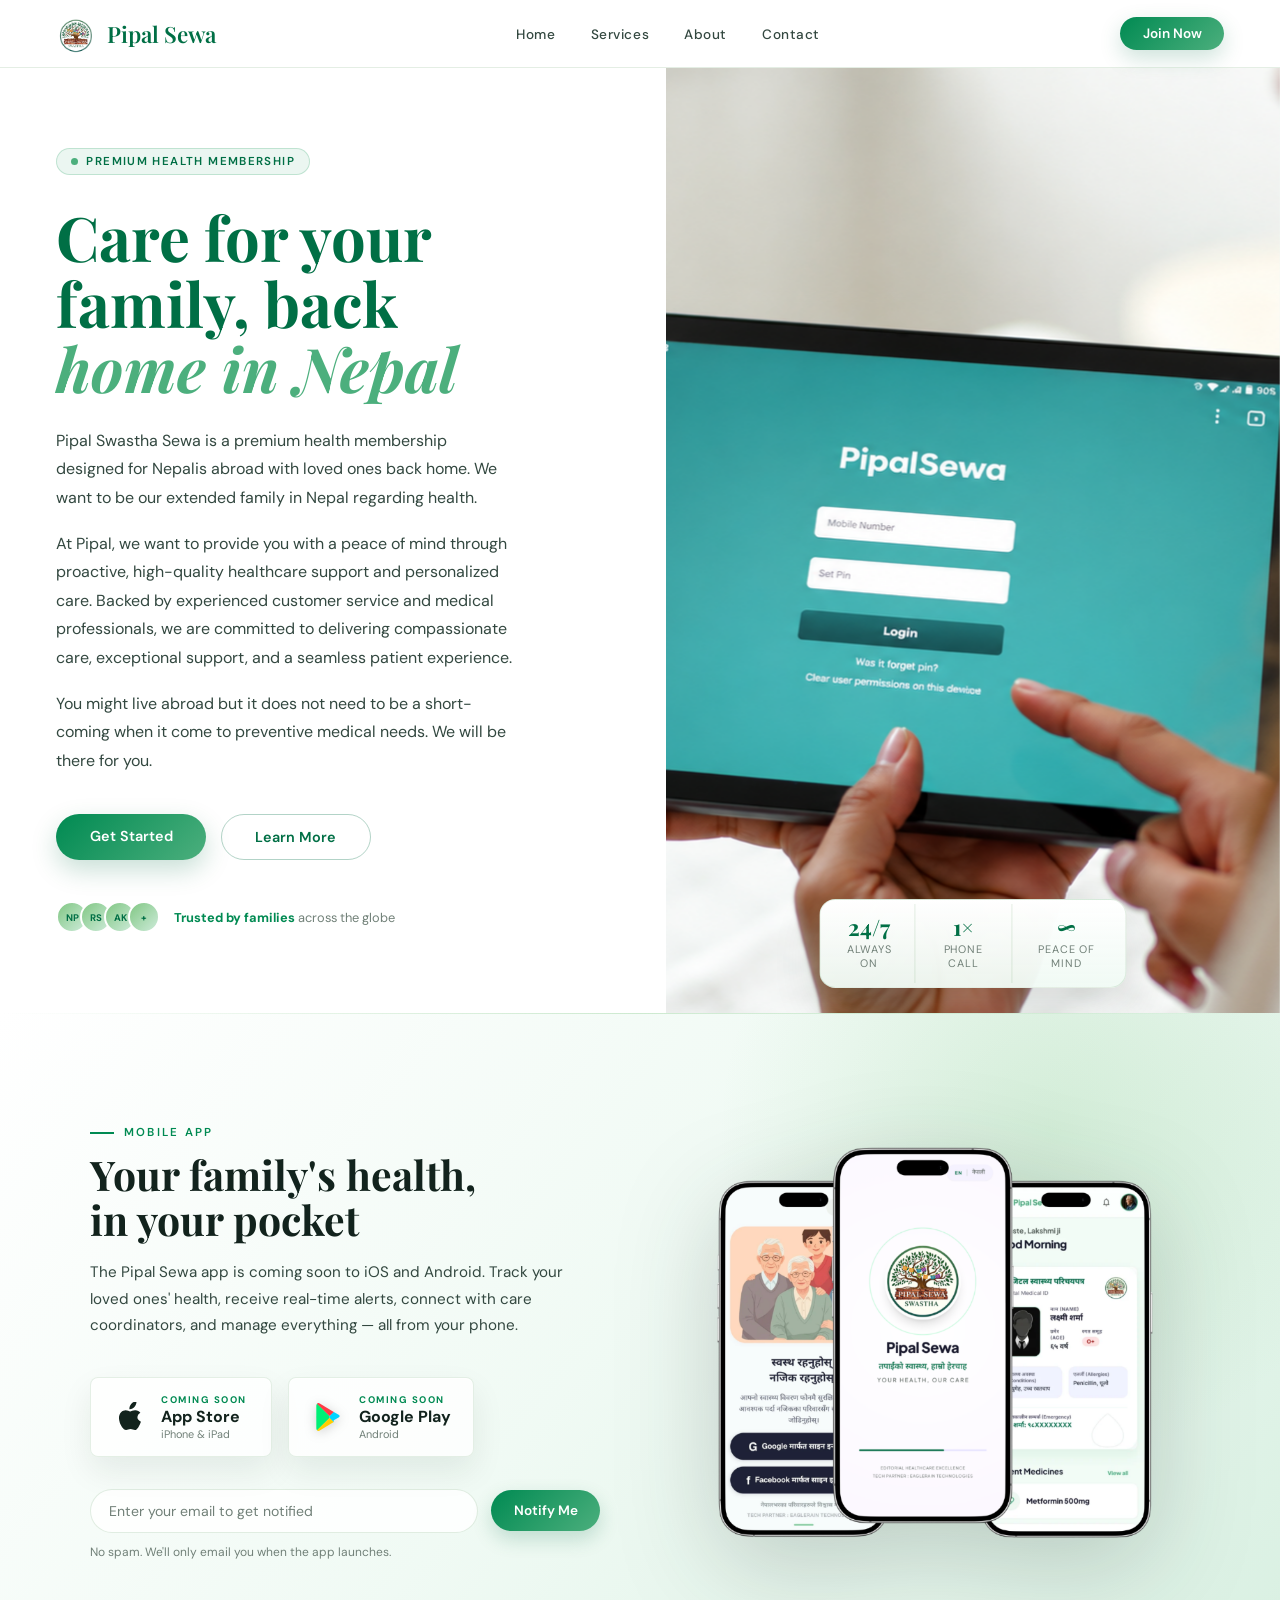
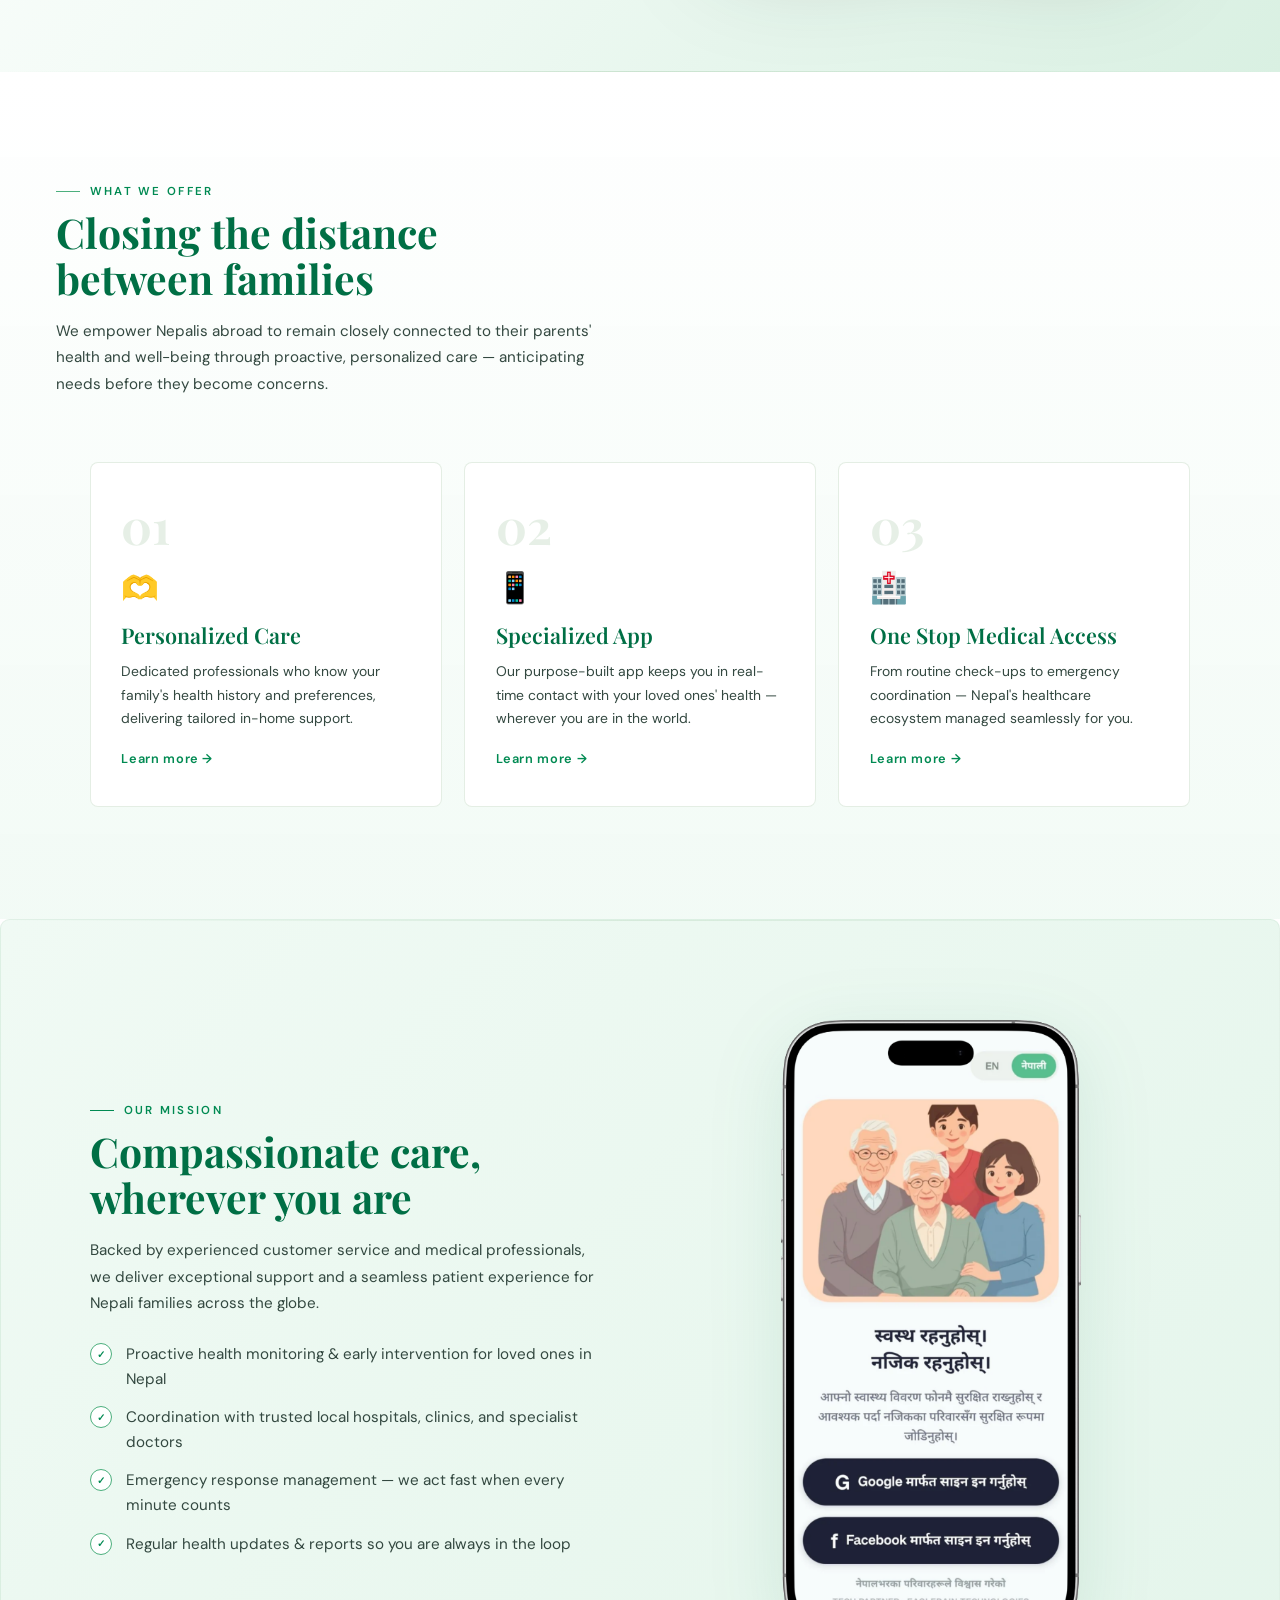
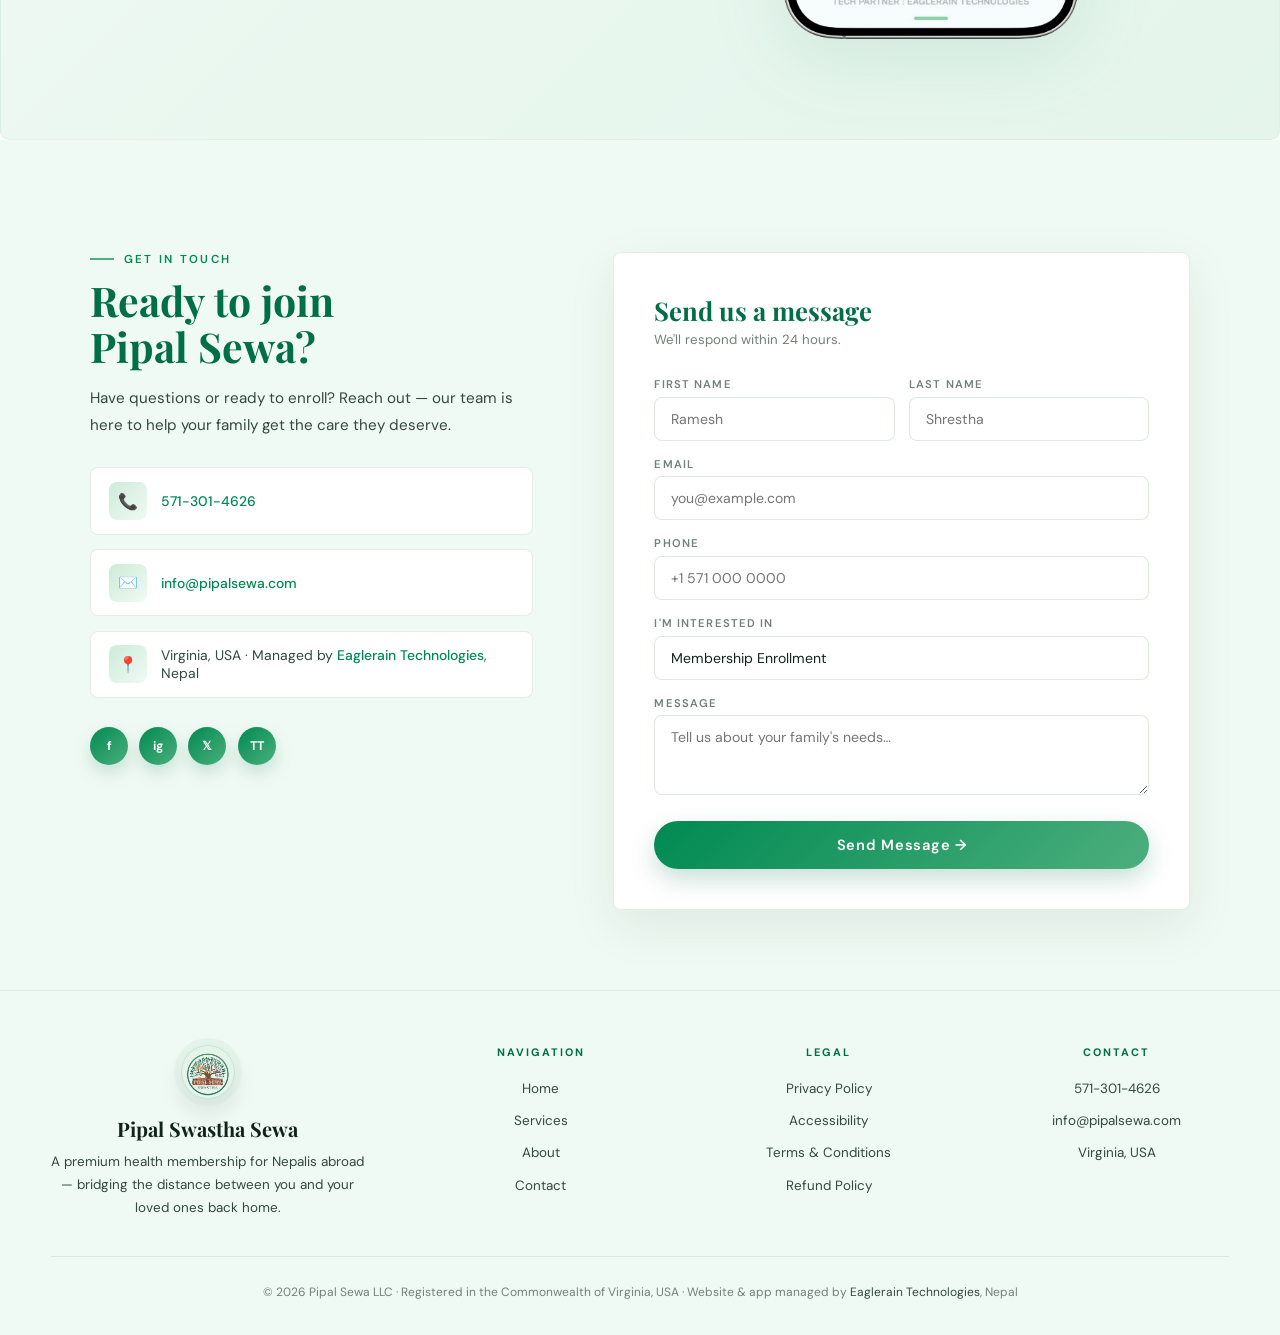
==== index.html @ 1ad88ca2 "Final Desing" ====
<!DOCTYPE html>
<html lang="en">
<head>
<meta charset="UTF-8"/>
<meta name="viewport" content="width=device-width, initial-scale=1.0"/>
<title>Pipal Swastha Sewa | Premium Healthcare Membership for Nepalis Abroad</title>
<meta name="description" content="Pipal Swastha Sewa connects Nepalis abroad with proactive, high-quality healthcare for loved ones back home in Nepal. A premium health membership bridging the distance."/>
<meta name="keywords" content="Pipal Sewa, Nepal healthcare, health membership Nepal, NRI healthcare, care for family in Nepal, Nepali diaspora health, premium medical care Nepal"/>
<meta name="author" content="Pipal Sewa LLC"/>
<meta property="og:title" content="Pipal Swastha Sewa | Premium Healthcare Membership"/>
<meta property="og:description" content="Proactive, high-quality healthcare for your loved ones back home in Nepal — bridging the distance between you and your family."/>
<meta property="og:type" content="website"/>
<meta property="og:url" content="https://pipalsewa.com/"/>
<meta property="og:image" content="https://pipalsewa.com/og-image.jpg"/>
<meta property="og:site_name" content="Pipal Swastha Sewa"/>
<meta name="twitter:card" content="summary_large_image"/>
<meta name="twitter:title" content="Pipal Swastha Sewa | Premium Healthcare Membership"/>
<meta name="twitter:description" content="Proactive, high-quality healthcare for your loved ones back home in Nepal — bridging the distance between you and your family."/>
<meta name="twitter:image" content="https://pipalsewa.com/og-image.jpg"/>
<link rel="canonical" href="https://pipalsewa.com/"/>
<link rel="preconnect" href="https://fonts.googleapis.com"/>
<link rel="preconnect" href="https://fonts.gstatic.com" crossorigin/>
<link href="https://fonts.googleapis.com/css2?family=Playfair+Display:ital,wght@0,400;0,600;0,700;1,400&family=DM+Sans:wght@300;400;500;600&display=swap" rel="stylesheet"/>
<link rel="icon" type="image/png" href="img/favicon.png"/>
<link rel="stylesheet" href="style.css"/>
<script defer data-domain="pipalsewa.com" src="https://plausible.io/js/script.js"></script>
</head>
<body>

<nav id="nav">
  <a href="#" class="nav-logo">    <img src="img/favicon.png" alt="Pipal Sewa"/>    <span class="nav-logo-text">Pipal Sewa</span>
  </a>
  <ul class="nav-links">
    <li><a href="#">Home</a></li>
    <li><a href="#services">Services</a></li>
    <li><a href="#mission">About</a></li>
    <li><a href="#contact">Contact</a></li>
  </ul>
  <a href="#contact" class="nav-cta">Join Now</a>
  <button class="burger" id="burger" aria-label="Menu">
    <span></span><span></span><span></span>
  </button>
</nav>

<div class="mob-menu" id="mob-menu">
  <a href="#" onclick="closeMenu()">Home</a>
  <a href="#services" onclick="closeMenu()">Services</a>
  <a href="#mission" onclick="closeMenu()">About</a>
  <a href="#contact" onclick="closeMenu()">Contact</a>
  <a href="#contact" class="btn-p" onclick="closeMenu()">Join Now</a>
</div>

<!-- HERO -->
<section class="hero">
  <div class="hero-left">
    <div class="hero-tag"><span class="hero-tag-dot"></span>Premium Health Membership</div>
    <h1 class="hero-h1">Care for your<br/>family, back<br/><em>home in Nepal</em></h1>
    <div class="hero-desc">
      <p>Pipal Swastha Sewa is a premium health membership designed for Nepalis abroad with loved ones back home. We want to be our extended family in Nepal regarding health.</p>
      <p>At Pipal, we want to provide you with a peace of mind through proactive, high-quality healthcare support and personalized care. Backed by experienced customer service and medical professionals, we are committed to delivering compassionate care, exceptional support, and a seamless patient experience.</p>
      <p>You might live abroad but it does not need to be a short-coming when it come to preventive medical needs. We will be there for you.</p>
    </div>
    <div class="hero-btns">
      <a href="#contact" class="btn-p">Get Started</a>
      <a href="#services" class="btn-o">Learn More</a>
    </div>
    <div class="hero-trust">
      <div class="avatars">
        <span>NP</span><span>RS</span><span>AK</span><span>+</span>
      </div>
      <p class="trust-text"><strong>Trusted by families</strong> across the globe</p>
    </div>
  </div>
  <div class="hero-right">
    <img class="hero-img" src="img/hero-mockup.png" alt="Pipal Sewa App Mockup"/>
    <div class="hero-stats">
      <div class="hstat"><div class="hstat-n">24/7</div><div class="hstat-l">Always On</div></div>
      <div class="hstat"><div class="hstat-n">1×</div><div class="hstat-l">Phone Call</div></div>
      <div class="hstat"><div class="hstat-n">∞</div><div class="hstat-l">Peace of Mind</div></div>
    </div>
  </div>
</section>

<!-- APP STORE -->
<section class="appstore" id="app">
  <div class="appstore-inner">
    <div class="reveal">
      <p class="sec-label">Mobile App</p>
      <h2 class="sec-title">Your family's health,<br/>in your pocket</h2>
      <p class="sec-body">The Pipal Sewa app is coming soon to iOS and Android. Track your loved ones' health, receive real-time alerts, connect with care coordinators, and manage everything — all from your phone.</p>
      <div class="store-btns">
        <a href="#" class="store-btn app-badge app-badge--apple" aria-label="Pipal Sewa coming soon on the App Store" onclick="return false;">
          <div class="store-btn-icon" aria-hidden="true">
            <svg viewBox="0 0 384 512" role="img">
              <path fill="currentColor" d="M318.7 268.7c-.2-36.7 16.4-64.4 50-84.8-18.8-26.9-47.2-41.7-84.7-44.6-35.5-2.8-74.3 20.7-88.5 20.7-15 0-49.4-19.7-76.4-19.7C63.3 141.2 4 184.8 4 273.5q0 39.3 14.4 81.2c12.8 36.7 59 126.7 107.2 125.2 25.2-.6 43-17.9 75.8-17.9 31.8 0 48.3 17.9 76.4 17.5 41.2-.8 80-86.8 100.8-143.6-35.8-16.7-59.6-51.1-59.9-67.2zM270.4 82.5c21.2-25.5 35.5-60.8 31.6-96.5-30.8 1.4-67.5 21.2-89.6 46.8-18.5 21-34.5 56.6-30 91.5 34.6 2.6 66.8-16.3 88-41.8z"/>
            </svg>
          </div>
          <div class="store-btn-text">
            <span class="store-btn-soon">Coming Soon</span>
            <span class="store-btn-name">App Store</span>
            <span class="store-btn-sub">iPhone &amp; iPad</span>
          </div>
        </a>
        <a href="#" class="store-btn app-badge app-badge--google" aria-label="Pipal Sewa coming soon on Google Play" onclick="return false;">
          <div class="store-btn-icon" aria-hidden="true">
            <svg viewBox="0 0 512 512" role="img">
              <path fill="#00F076" d="M68.1 29.6c-7.7 8.4-12.1 21.2-12.1 38.1v376.6c0 16.9 4.4 29.7 12.1 38.1l2.6 2.5L282.1 273.5v-35L70.7 27.1z"/>
              <path fill="#00D4FF" d="M352.5 344.1l-70.4-70.6v-35l70.5-70.6 1.6.9 83.5 47.5c23.8 13.5 23.8 35.8 0 49.4l-83.5 47.5z"/>
              <path fill="#FFCE00" d="M354.2 343.2l-72.1-72.2L68.1 482.4c12.1 12.8 32 14.4 54.4 1.6z"/>
              <path fill="#FF3A44" d="M354.2 168.8L122.5 28c-22.4-12.8-42.3-11.2-54.4 1.6L282.1 241z"/>
            </svg>
          </div>
          <div class="store-btn-text">
            <span class="store-btn-soon">Coming Soon</span>
            <span class="store-btn-name">Google Play</span>
            <span class="store-btn-sub">Android</span>
          </div>
        </a>
      </div>
      <form class="notify-row" id="notify-form" action="https://formspree.io/f/xvoeqwla" method="POST">
        <input class="notify-input" type="email" name="email" placeholder="Enter your email to get notified" id="notify-email" required/>
        <button class="notify-btn" id="notify-btn" type="submit">Notify Me</button>
      </form>
      <p class="notify-caption">No spam. We'll only email you when the app launches.</p>
    </div>
    <div class="phones reveal d2">
      <img src="img/app-mockup-3screens.png" alt="Pipal Sewa App Mockups" class="appstore-img"/>
    </div>
  </div>
</section>

<!-- SERVICES -->
<section class="services" id="services">
  <div class="sec-hdr reveal">
    <p class="sec-label">What We Offer</p>
    <h2 class="sec-title">Closing the distance<br/>between families</h2>
    <p class="sec-body">We empower Nepalis abroad to remain closely connected to their parents' health and well-being through proactive, personalized care — anticipating needs before they become concerns.</p>
  </div>
  <div class="grid3">
    <div class="card reveal d1">
      <div class="card-num">01</div>
      <div class="card-icon">🫶</div>
      <h3>Personalized Care</h3>
      <p>Dedicated professionals who know your family's health history and preferences, delivering tailored in-home support.</p>
      <a href="#contact" class="card-link">Learn more →</a>
    </div>
    <div class="card reveal d2">
      <div class="card-num">02</div>
      <div class="card-icon">📱</div>
      <h3>Specialized App</h3>
      <p>Our purpose-built app keeps you in real-time contact with your loved ones' health — wherever you are in the world.</p>
      <a href="#contact" class="card-link">Learn more →</a>
    </div>
    <div class="card reveal d3">
      <div class="card-num">03</div>
      <div class="card-icon">🏥</div>
      <h3>One Stop Medical Access</h3>
      <p>From routine check-ups to emergency coordination — Nepal's healthcare ecosystem managed seamlessly for you.</p>
      <a href="#contact" class="card-link">Learn more →</a>
    </div>
  </div>
</section>

<!-- MISSION -->
<section class="mission" id="mission">
  <div class="mission-inner">
    <div class="reveal">
      <p class="sec-label">Our Mission</p>
      <h2 class="sec-title">Compassionate care,<br/>wherever you are</h2>
      <p class="sec-body">Backed by experienced customer service and medical professionals, we deliver exceptional support and a seamless patient experience for Nepali families across the globe.</p>
      <div class="mlist">
        <div class="mitem"><div class="mcheck">✓</div><span>Proactive health monitoring &amp; early intervention for loved ones in Nepal</span></div>
        <div class="mitem"><div class="mcheck">✓</div><span>Coordination with trusted local hospitals, clinics, and specialist doctors</span></div>
        <div class="mitem"><div class="mcheck">✓</div><span>Emergency response management — we act fast when every minute counts</span></div>
        <div class="mitem"><div class="mcheck">✓</div><span>Regular health updates &amp; reports so you are always in the loop</span></div>
      </div>
    </div>
    <div class="reveal d2">
      <img src="img/mission-mockup.png" alt="Pipal Sewa Mission Mockup" class="mission-img"/>
    </div>
  </div>
</section>

<!-- CONTACT -->
<section class="contact" id="contact">
  <div class="contact-inner">
    <div class="reveal">
      <p class="sec-label">Get In Touch</p>
      <h2 class="sec-title">Ready to join<br/>Pipal Sewa?</h2>
      <p class="sec-body">Have questions or ready to enroll? Reach out — our team is here to help your family get the care they deserve.</p>
      <div class="clist">
        <div class="crow"><div class="crow-icon">📞</div><div class="crow-text"><a href="tel:5713014626">571-301-4626</a></div></div>
        <div class="crow"><div class="crow-icon">✉️</div><div class="crow-text"><a href="mailto:info@pipalsewa.com">info@pipalsewa.com</a></div></div>
        <div class="crow"><div class="crow-icon">📍</div><div class="crow-text">Virginia, USA · Managed by <a href="https://eaglerain.com.np/" target="_blank" rel="noopener noreferrer">Eaglerain Technologies</a>, Nepal</div></div>
      </div>
      <div class="socials">
        <a href="https://www.facebook.com" class="soc" target="_blank" rel="noopener">f</a>
        <a href="https://www.instagram.com" class="soc" target="_blank" rel="noopener">ig</a>
        <a href="https://x.com" class="soc" target="_blank" rel="noopener">𝕏</a>
        <a href="https://www.tiktok.com" class="soc" target="_blank" rel="noopener">TT</a>
      </div>
    </div>
    <form class="form-card reveal d2" id="contact-form" action="https://formspree.io/f/mqkrpawe" method="POST">
      <h3>Send us a message</h3>
      <p>We'll respond within 24 hours.</p>
      <div class="frow">
        <div class="fg"><label>First Name</label><input type="text" name="firstName" placeholder="Ramesh" required/></div>
        <div class="fg"><label>Last Name</label><input type="text" name="lastName" placeholder="Shrestha" required/></div>
      </div>
      <div class="fg"><label>Email</label><input type="email" name="email" placeholder="you@example.com" required/></div>
      <div class="fg"><label>Phone</label><input type="tel" name="phone" placeholder="+1 571 000 0000"/></div>
      <div class="fg">
        <label>I'm interested in</label>
        <select name="interest">
          <option value="Membership Enrollment">Membership Enrollment</option>
          <option value="Learn About Services">Learn About Services</option>
          <option value="Emergency Support Setup">Emergency Support Setup</option>
          <option value="Partnership / Corporate">Partnership / Corporate</option>
          <option value="Other">Other</option>
        </select>
      </div>
      <div class="fg"><label>Message</label><textarea name="message" rows="3" placeholder="Tell us about your family's needs…" required></textarea></div>
      <button class="form-submit" id="form-submit" type="submit">Send Message →</button>
    </form>
  </div>
</section>

<!-- FOOTER -->
<footer>
  <div class="ft">
    <div class="fb">      <img src="img/favicon.png" alt="Pipal Sewa"/>      <h4>Pipal Swastha Sewa</h4>
      <p>A premium health membership for Nepalis abroad — bridging the distance between you and your loved ones back home.</p>
    </div>
    <div class="fl">
      <h5>Navigation</h5>
      <ul>
        <li><a href="#">Home</a></li>
        <li><a href="#services">Services</a></li>
        <li><a href="#mission">About</a></li>
        <li><a href="#contact">Contact</a></li>
      </ul>
    </div>
    <div class="fl">
      <h5>Legal</h5>
      <ul>
        <li><a href="privacy.html">Privacy Policy</a></li>
        <li><a href="#">Accessibility</a></li>
        <li><a href="#">Terms &amp; Conditions</a></li>
        <li><a href="#">Refund Policy</a></li>
      </ul>
    </div>
    <div class="fl">
      <h5>Contact</h5>
      <ul>
        <li><a href="tel:5713014626">571-301-4626</a></li>
        <li><a href="mailto:info@pipalsewa.com">info@pipalsewa.com</a></li>
        <li><a>Virginia, USA</a></li>
      </ul>
    </div>
  </div>
  <div class="fb-bottom">
    <p class="fc">© 2026 Pipal Sewa LLC · Registered in the Commonwealth of Virginia, USA · Website &amp; app managed by <a href="https://eaglerain.com.np/" target="_blank" rel="noopener noreferrer">Eaglerain Technologies</a>, Nepal</p>
  </div>
</footer>

<script src="script.js"></script>
</body>
</html>
---- style.css ----
*,*::before,*::after{box-sizing:border-box;margin:0;padding:0}
:root{
  /* Pipal Sewa app palette - light theme */
  --g1:#006f45;  /* Primary deep emerald */
  --g2:#008a52;  /* Primary action */
  --g3:#4caf7d;  /* App primary */
  --g4:#81c784;  /* App secondary */
  --g5:#cdebd9;  /* Soft mint */
  --g6:#f0faf4;  /* App neutral */
  --g7:#2e7d32;  /* Tertiary forest */

  --cream:#ffffff;
  --cream2:#f0faf4;

  --gold:#d8a640;
  --gold-l:#f0c766;
  
  --white:#ffffff;
  --t1:#12231d;
  --t2:#334840;
  --t3:#718078;
  --line:rgba(46,125,50,.13);
  --shadow:rgba(18,35,29,.1);
  
  --ease:cubic-bezier(.22,1,.36,1);
}
html{scroll-behavior:smooth}
body{font-family:'DM Sans',sans-serif;background:var(--cream);color:var(--t1);overflow-x:hidden}
img{max-width:100%;height:auto}

/* NAV */
nav{
  position:fixed;top:0;left:0;right:0;z-index:100;
  display:flex;align-items:center;justify-content:space-between;
  padding:0 3.5rem;height:68px;
  background:rgba(255,255,255,0.93);
  backdrop-filter:blur(18px) saturate(1.5);
  border-bottom:1px solid var(--line);
  transition:box-shadow .35s var(--ease),background .35s var(--ease);
}
nav.scrolled{box-shadow:0 2px 32px var(--shadow)}
.nav-logo{display:flex;align-items:center;gap:.7rem;text-decoration:none}
.nav-logo img{width:40px;height:40px;object-fit:contain;border-radius:50%}
.nav-logo-text{font-family:'Playfair Display',serif;font-size:1.4rem;font-weight:600;color:var(--g1)}
.nav-links{display:flex;gap:2.2rem;list-style:none}
.nav-links a{
  font-size:.85rem;font-weight:500;letter-spacing:.04em;
  text-decoration:none;color:var(--t2);
  position:relative;padding-bottom:2px;transition:color .2s;
}
.nav-links a::after{
  content:'';position:absolute;bottom:0;left:0;
  width:0;height:1.5px;background:var(--g2);transition:width .3s;
}
.nav-links a:hover{color:var(--g1)}
.nav-links a:hover::after{width:100%}
.nav-cta{
  background:linear-gradient(135deg, var(--g2), var(--g3));color:var(--white);
  padding:.52rem 1.4rem;border-radius:2rem;
  text-decoration:none;font-size:.85rem;font-weight:600;
  transition:background .25s var(--ease),transform .25s var(--ease),box-shadow .25s var(--ease);
  box-shadow:0 8px 22px rgba(0,111,69,0.2);
}
.nav-cta:hover{background:var(--g1);transform:translateY(-2px)}
.burger{display:none;flex-direction:column;gap:5px;background:none;border:none;padding:4px}
.burger span{display:block;width:22px;height:2px;background:var(--g1);border-radius:2px;transition:.3s}
.burger.open span:nth-child(1){transform:translateY(7px) rotate(45deg)}
.burger.open span:nth-child(2){opacity:0}
.burger.open span:nth-child(3){transform:translateY(-7px) rotate(-45deg)}
.mob-menu{
  display:none;position:fixed;inset:0;background:var(--cream);z-index:99;
  flex-direction:column;align-items:center;justify-content:center;gap:1.8rem;
}
.mob-menu.open{display:flex}
.mob-menu a{font-family:'Playfair Display',serif;font-size:1.7rem;color:var(--g1);text-decoration:none;transition:color .2s}
.mob-menu a:hover{color:var(--g3)}

/* HERO */
.hero{
  min-height:100vh;display:grid;grid-template-columns:52% 48%;
  padding-top:68px;
}
.hero-left{
  padding:5rem 3rem 5rem 3.5rem;
  display:flex;flex-direction:column;justify-content:center;
}
.hero-tag{
  display:inline-flex;align-items:center;gap:.5rem;
  background:rgba(76,175,125,.11);border:1px solid rgba(76,175,125,.28);
  color:var(--g1);border-radius:2rem;padding:.32rem .9rem;
  font-size:.72rem;font-weight:600;letter-spacing:.12em;text-transform:uppercase;
  margin-bottom:1.8rem;width:fit-content;
  animation:rise .85s var(--ease) both;
}
.hero-tag-dot{width:7px;height:7px;border-radius:50%;background:var(--g3);animation:blink 2s infinite}
@keyframes blink{0%,100%{opacity:1}50%{opacity:.4}}
.hero-h1{
  font-family:'Playfair Display',serif;
  font-size:clamp(2.8rem,4.8vw,4.8rem);font-weight:700;line-height:1.07;
  color:var(--g1);margin-bottom:1.6rem;
  animation:rise .9s .08s var(--ease) both;
}
.hero-h1 em{font-style:italic;color:var(--g3)}
.hero-desc{
  font-size:1rem;line-height:1.78;color:var(--t2);
  max-width:460px;margin-bottom:2.4rem;
  animation:rise .9s .16s var(--ease) both;
  display:flex;flex-direction:column;gap:1.1rem;
}
.hero-btns{display:flex;gap:.9rem;flex-wrap:wrap;margin-bottom:2.6rem;animation:rise .9s .24s var(--ease) both}
.btn-p{
  background:linear-gradient(135deg, var(--g2), var(--g3));color:var(--white);
  padding:.82rem 2.1rem;border-radius:2rem;
  text-decoration:none;font-size:.9rem;font-weight:600;
  box-shadow:0 10px 26px rgba(0,111,69,0.22);transition:transform .25s var(--ease),box-shadow .25s var(--ease);
}
.btn-p:hover{transform:translateY(-2px);box-shadow:0 14px 32px rgba(0,111,69,0.3)}
.btn-o{
  border:1.5px solid rgba(0,111,69,.3);color:var(--g1);
  padding:.82rem 2.1rem;border-radius:2rem;
  text-decoration:none;font-size:.9rem;font-weight:600;
  transition:background .25s var(--ease),color .25s var(--ease),border-color .25s var(--ease),transform .25s var(--ease);
}
.btn-o:hover{background:var(--g6);color:var(--g1);border-color:var(--g3);transform:translateY(-2px)}
.hero-trust{display:flex;align-items:center;gap:.9rem;animation:rise .9s .32s var(--ease) both}
.avatars{display:flex}
.avatars span{
  width:32px;height:32px;border-radius:50%;
  border:2px solid var(--cream);background:linear-gradient(135deg,var(--g4),var(--g5));
  margin-left:-8px;display:flex;align-items:center;justify-content:center;
  font-size:.6rem;color:var(--g1);font-weight:700;
}
.avatars span:first-child{margin-left:0}
.trust-text{font-size:.8rem;color:var(--t3)}
.trust-text strong{color:var(--g2)}
@keyframes rise{from{opacity:0;transform:translateY(20px)}to{opacity:1;transform:translateY(0)}}

/* Make hero image fill the .hero-right container with no inner gaps */
.hero-right{position:relative;overflow:hidden;background:var(--cream2);border-radius:0;display:block;padding:0;height:100%}
.hero-right::after{display:none}
.hero-img{position:absolute;top:0;left:0;width:100%;height:100%;max-width:none;object-fit:cover;object-position:center;display:block;border-radius:0;box-shadow:none;animation:zoom 1.35s var(--ease) both}
@keyframes zoom{from{transform:scale(1.045);opacity:0}to{transform:scale(1);opacity:1}}
.hero-stats{
  position:absolute;bottom:1.6rem;left:50%;transform:translateX(-50%);
  display:flex;gap:0;z-index:2;
  background:linear-gradient(180deg, rgba(255,255,255,1), rgba(240,250,244,0.96));
  border:1px solid var(--line);border-radius:1rem;padding:.25rem;overflow:hidden;
  box-shadow:0 18px 48px rgba(18,35,29,.14);
  animation:stats-rise 1.05s .4s var(--ease) both, float 4s 1.45s ease-in-out infinite;
}
@keyframes stats-rise{from{opacity:0;transform:translate(-50%,20px)}to{opacity:1;transform:translate(-50%,0)}}
@keyframes float{
  0%{transform:translate(-50%,0)}
  50%{transform:translate(-50%,-6px)}
  100%{transform:translate(-50%,0)}
}
.hstat{
  padding:.8rem 1.2rem;text-align:center;border-right:1px solid var(--line);
}
.hstat:last-child{border-right:none}
.hstat-n{font-family:'Playfair Display',serif;font-size:1.4rem;font-weight:700;color:var(--g1);line-height:1}
.hstat-l{font-size:.68rem;letter-spacing:.08em;text-transform:uppercase;color:var(--t3);margin-top:.2rem}

/* BAND */
.band{
  background:linear-gradient(135deg,var(--g1),var(--g7));padding:3rem 3.5rem;
  display:flex;align-items:center;justify-content:center;gap:4rem;flex-wrap:wrap;
}
.band-stats{display:flex;gap:3rem;flex-wrap:wrap}
.bstat{text-align:center}
.bstat-n{
  font-family:'Playfair Display',serif;font-size:2.4rem;font-weight:700;
  background:linear-gradient(135deg,var(--gold),var(--gold-l));
  -webkit-background-clip:text;-webkit-text-fill-color:transparent;background-clip:text;
  line-height:1;
}
.bstat-l{font-size:.7rem;letter-spacing:.12em;text-transform:uppercase;color:var(--g5);margin-top:.3rem}

.services {
  padding: 7rem 3.5rem;
  background: linear-gradient(rgba(255, 255, 255, 0.84), rgba(240, 250, 244, 0.86)), url('img/services-bg.png') center/cover no-repeat fixed;
}
.sec-label{
  font-size:.72rem;font-weight:600;letter-spacing:.2em;text-transform:uppercase;
  color:var(--g2);display:flex;align-items:center;gap:.6rem;margin-bottom:.7rem;
}
.sec-label::before{content:'';width:24px;height:1.5px;background:var(--g3)}
.sec-title{
  font-family:'Playfair Display',serif;
  font-size:clamp(1.9rem,3.2vw,3rem);font-weight:700;color:var(--g1);
  line-height:1.12;margin-bottom:1rem;
}
.sec-body{font-size:.95rem;line-height:1.75;color:var(--t2);max-width:560px}
.sec-hdr{margin-bottom:4rem}
.grid3{display:grid;grid-template-columns:repeat(3,1fr);gap:1.4rem;max-width:1100px;margin:0 auto}
.card{
  background:var(--white);border-radius:.5rem;padding:2.4rem 1.9rem;
  border:1px solid var(--line);
  transition:transform .3s,box-shadow .3s;position:relative;overflow:hidden;
}
.card::before{
  content:'';position:absolute;top:0;left:0;right:0;height:3px;
  background:linear-gradient(90deg,var(--g3),var(--g4));
  transform:scaleX(0);transform-origin:left;transition:transform .35s;
}
.card:hover{transform:translateY(-6px);box-shadow:0 18px 52px rgba(18,35,29,.11)}
.card:hover::before{transform:scaleX(1)}
.card-num{
  font-family:'Playfair Display',serif;font-size:3rem;font-weight:700;
  color:rgba(46,125,50,.12);line-height:1;margin-bottom:1.2rem;
}
.card-icon{font-size:1.9rem;margin-bottom:.9rem}
.card h3{font-family:'Playfair Display',serif;font-size:1.35rem;font-weight:600;color:var(--g1);margin-bottom:.65rem}
.card p{font-size:.87rem;line-height:1.7;color:var(--t2)}
.card-link{
  display:inline-flex;align-items:center;gap:.35rem;
  margin-top:1.2rem;font-size:.8rem;font-weight:600;
  color:var(--g2);text-decoration:none;letter-spacing:.05em;transition:gap .2s,color .2s;
}
.card-link:hover{gap:.6rem;color:var(--g1)}

/* MISSION */
.mission{
  padding:6.2rem 3.5rem;
  background:linear-gradient(135deg,var(--cream2) 0%, #e4f5eb 100%);
  position:relative;overflow:hidden;border-radius:.6rem;border:1px solid rgba(46,125,50,.06);
}
.mission::before{content:'';position:absolute;inset:0 0 auto;height:1px;background:linear-gradient(90deg,transparent,rgba(46,125,50,0.12),transparent)}
.mission-inner{max-width:1100px;margin:0 auto;display:grid;grid-template-columns:1fr 1fr;gap:4rem;align-items:center}
.mission .sec-label{color:var(--g2)}
.mission .sec-label::before{background:var(--g2)}
.mission .sec-title{color:var(--g1)}
.mission .sec-body{color:var(--t2)}
.mlist{margin-top:1.6rem;display:flex;flex-direction:column;gap:.9rem}
.mitem{display:flex;align-items:flex-start;gap:.9rem;color:var(--t2);font-size:.95rem;line-height:1.6}
.mcheck{width:22px;height:22px;flex-shrink:0;border-radius:50%;background:var(--white);border:1.5px solid var(--g3);display:flex;align-items:center;justify-content:center;margin-top:1px;font-size:.6rem;color:var(--g2);font-weight:800}
.mission-img{display:block;max-width:100%;width:300px;margin:0 auto;filter:drop-shadow(0 18px 36px rgba(0,111,69,0.1));animation:floatMission 6s ease-in-out infinite}
@keyframes floatMission{
  0%,100%{transform:translateY(0)}
  50%{transform:translateY(-10px)}
}

/* CONTACT */
.contact{padding:7rem 3.5rem 5rem;background:var(--cream2)}
.contact-inner{max-width:1100px;margin:0 auto;display:grid;grid-template-columns:1fr 1.3fr;gap:5rem;align-items:start}
.clist{margin-top:1.8rem;display:flex;flex-direction:column;gap:.9rem}
.crow{
  display:flex;align-items:center;gap:.9rem;
  padding:.85rem 1.1rem;background:var(--white);
  border-radius:.5rem;border:1px solid var(--line);
}
.crow-icon{
  width:38px;height:38px;border-radius:.5rem;
  background:linear-gradient(135deg,var(--g5),var(--g6));
  display:flex;align-items:center;justify-content:center;font-size:1rem;flex-shrink:0;
}
.crow-text{font-size:.87rem;color:var(--t2)}
.crow-text a{color:var(--g2);text-decoration:none;font-weight:500}
.crow-text a:hover{text-decoration:underline}
.socials{display:flex;gap:.7rem;margin-top:1.8rem}
.soc{
  width:38px;height:38px;border-radius:50%;
  background:linear-gradient(135deg, var(--g2), var(--g3));color:var(--white);
  display:flex;align-items:center;justify-content:center;
  text-decoration:none;font-size:.78rem;font-weight:700;
  transition:background .2s,transform .2s;
  box-shadow:0 8px 18px rgba(0,111,69,.18);
}
.soc:hover{background:var(--g1);transform:translateY(-2px)}
.form-card{
  background:var(--white);border-radius:.5rem;padding:2.5rem;
  box-shadow:0 16px 50px rgba(18,35,29,.08);
  border:1px solid var(--line);
}
.form-card h3{font-family:'Playfair Display',serif;font-size:1.6rem;color:var(--g1);margin-bottom:.3rem}
.form-card > p{font-size:.83rem;color:var(--t3);margin-bottom:1.8rem}
.frow{display:grid;grid-template-columns:1fr 1fr;gap:.9rem}
.fg{margin-bottom:1rem}
.fg label{display:block;font-size:.7rem;font-weight:600;letter-spacing:.1em;text-transform:uppercase;color:var(--t3);margin-bottom:.35rem}
.fg input,.fg textarea,.fg select{
  width:100%;padding:.75rem 1rem;
  border:1.5px solid rgba(46,125,50,.16);border-radius:.5rem;
  font-family:'DM Sans',sans-serif;font-size:.88rem;color:var(--t1);
  background:var(--cream);outline:none;transition:border-color .2s,box-shadow .2s;
  resize:vertical;appearance:none;-webkit-appearance:none;
}
.fg input:focus,.fg textarea:focus,.fg select:focus{
  border-color:var(--g3);box-shadow:0 0 0 3px rgba(76,175,125,.14);background:var(--white);
}
.form-submit{
  width:100%;padding:.88rem;margin-top:.3rem;
  background:linear-gradient(135deg,var(--g2),var(--g3));color:var(--white);
  border:none;border-radius:2rem;font-family:'DM Sans',sans-serif;
  font-size:.92rem;font-weight:600;letter-spacing:.05em;
  box-shadow:0 10px 24px rgba(0,111,69,.22);transition:transform .2s,box-shadow .2s;
  cursor:pointer;
}
.form-submit:hover{transform:translateY(-2px);box-shadow:0 14px 34px rgba(0,111,69,.3)}
.form-submit:disabled{opacity:.65;transform:none;cursor:not-allowed}

/* FOOTER */
footer{
  background:var(--cream2);
  padding:3.4rem clamp(1.25rem,4vw,3.5rem) 2rem;
  border-top:1px solid rgba(0,0,0,0.05);
}
.ft{
  width:min(100%,1180px);margin:0 auto 1.6rem;
  display:grid;grid-template-columns:minmax(240px,1.4fr) repeat(3,minmax(140px,1fr));
  gap:clamp(2rem,5vw,4.5rem);align-items:start;justify-items:center;
  padding-bottom:2.25rem;border-bottom:1px solid rgba(0,0,0,.08);
}
.fb{max-width:320px;text-align:center;display:flex;flex-direction:column;align-items:center}
.fb img{
  width:54px;height:54px;object-fit:contain;border-radius:50%;margin-bottom:1rem;
  background:rgba(76,175,125,.08);
  border:1px solid rgba(129,199,132,.34);
  box-shadow:0 0 0 7px rgba(76,175,125,.06),0 12px 28px rgba(18,35,29,.12);
  opacity:.9;
}
.fb h4{font-family:'Playfair Display',serif;font-size:1.25rem;color:var(--t1);margin-bottom:.55rem}
.fb p{font-size:.84rem;color:var(--t2);line-height:1.7}
.fl{text-align:center;min-width:140px}
.fl h5{font-size:.68rem;font-weight:700;letter-spacing:.18em;text-transform:uppercase;color:var(--g1);margin-bottom:1.1rem}
.fl ul{list-style:none;display:flex;flex-direction:column;align-items:center;gap:.7rem}
.fl a{font-size:.84rem;color:var(--t2);text-decoration:none;transition:color .2s}
.fl a:hover{color:var(--g2)}
.fb-bottom{
  width:min(100%,1180px);margin:0 auto;
  display:flex;align-items:center;justify-content:center;flex-wrap:wrap;gap:1rem;
  text-align:center;
}
.fc{font-size:.75rem;color:var(--t3);line-height:1.7}
.fc a{color:var(--t2);text-decoration:none;transition:color .2s}
.fc a:hover{color:var(--g2);text-decoration:underline}

/* APP STORE SECTION */
.appstore{
  padding:7rem 3.5rem;
  background:
    radial-gradient(circle at 82% 18%, rgba(129,199,132,.22), transparent 28%),
    linear-gradient(130deg, #ffffff 0%, #f0faf4 48%, #d9f0e2 100%);
  position:relative;overflow:hidden;
}
.appstore::before{
  content:'';position:absolute;inset:0 0 auto;
  height:1px;background:linear-gradient(90deg,transparent,rgba(129,199,132,0.34),transparent);
}
.appstore::after{
  content:'';position:absolute;inset:auto 0 0;
  height:1px;background:linear-gradient(90deg,transparent,rgba(46,125,50,0.16),transparent);
}
.appstore-inner{
  max-width:1100px;margin:0 auto;
  display:grid;grid-template-columns:1fr 1fr;gap:5rem;align-items:center;
  position:relative;z-index:1;
}
.appstore .sec-label{color:var(--g2)}
.appstore .sec-label::before{background:var(--g2)}
.appstore .sec-title{color:var(--t1)}
.appstore .sec-body{color:var(--t2);margin-bottom:2.4rem}
.store-btns{display:flex;gap:1rem;flex-wrap:wrap}
.store-btn{
  display:flex;align-items:center;gap:.9rem;
  position:relative;overflow:hidden;
  background:rgba(255,255,255,0.8);
  border:1.5px solid rgba(46,125,50,.12);
  border-radius:.5rem;padding:.9rem 1.35rem;
  text-decoration:none;color:var(--t1);
  transition:background .3s var(--ease),border-color .3s var(--ease),transform .3s var(--ease),box-shadow .3s var(--ease);
  min-width:182px;
  box-shadow:inset 0 1px 0 rgba(255,255,255,1),0 14px 32px rgba(18,35,29,.08);
}
.store-btn::after{
  content:'';position:absolute;inset:0;
  background:linear-gradient(120deg,transparent 0%,rgba(255,255,255,.18) 45%,transparent 72%);
  transform:translateX(-120%);
  transition:transform .7s var(--ease);
}
.store-btn:hover{
  background:var(--white);
  border-color:rgba(76,175,125,0.38);
  transform:translateY(-4px);
  box-shadow:inset 0 1px 0 rgba(255,255,255,1),0 18px 44px rgba(18,35,29,.13);
}
.store-btn:hover::after{transform:translateX(120%)}
.store-btn-icon{
  width:34px;height:34px;line-height:1;flex-shrink:0;
  display:flex;align-items:center;justify-content:center;
  position:relative;z-index:1;
}
.store-btn-icon svg{width:30px;height:30px;display:block}
.app-badge--apple .store-btn-icon{color:var(--t1)}
.app-badge--google .store-btn-icon svg{filter:drop-shadow(0 2px 6px rgba(0,0,0,.18))}
.store-btn-text{position:relative;z-index:1}
.store-btn-soon{
  display:block;font-size:.6rem;font-weight:700;
  letter-spacing:.16em;text-transform:uppercase;
  color:var(--g2);margin-bottom:.14rem;
}
.store-btn-name{
  display:block;font-size:1rem;font-weight:700;line-height:1.08;
}
.store-btn-sub{
  display:block;font-size:.68rem;color:var(--t3);margin-top:.12rem;
}
.notify-row{
  display:flex;align-items:center;gap:.8rem;margin-top:2rem;
}
.notify-input{
  flex:1;padding:.75rem 1.1rem;
  background:rgba(255,255,255,0.86);
  border:1.5px solid rgba(46,125,50,0.14);
  border-radius:2rem;font-family:'DM Sans',sans-serif;
  font-size:.88rem;color:var(--t1);outline:none;
  transition:border-color .25s var(--ease),background .25s var(--ease),box-shadow .25s var(--ease);
}
.notify-input::placeholder{color:var(--t3)}
 .notify-input:focus{border-color:var(--g3);background:var(--white);box-shadow:0 0 0 4px rgba(76,175,125,.14)}
.notify-btn{
  background:linear-gradient(135deg,var(--g2),var(--g3));
  color:var(--white);border:none;border-radius:2rem;
  padding:.75rem 1.4rem;font-family:'DM Sans',sans-serif;
  font-size:.85rem;font-weight:600;white-space:nowrap;
  cursor:pointer;transition:transform .25s var(--ease),box-shadow .25s var(--ease),background .25s var(--ease);
  box-shadow:0 8px 20px rgba(0,111,69,0.2);
}
.notify-btn:hover{transform:translateY(-2px);box-shadow:0 12px 28px rgba(0,111,69,0.28)}
.notify-caption{font-size:.75rem;color:var(--t3);margin-top:.7rem}

/* phone mockups replacement */
.phones{
  display:flex;align-items:center;justify-content:center;
  position:relative;
}
.appstore-img {
  display: block;
  max-width: 140%;
  width: 900px;
  height: auto;
  margin: 0 auto;
  filter: drop-shadow(0 25px 50px rgba(18,35,29,0.2));
  animation: floatMission 6s ease-in-out infinite;
  transition: transform 0.4s ease;
}
.appstore-img:hover {
  transform: scale(1.03);
}

/* REVEAL */
.reveal{opacity:0;transform:translateY(32px);transition:opacity .8s var(--ease),transform .8s var(--ease)}
.reveal.in{opacity:1;transform:translateY(0)}
.d1{transition-delay:.1s}.d2{transition-delay:.2s}.d3{transition-delay:.3s}

@media (prefers-reduced-motion:reduce){
  *,*::before,*::after{
    animation-duration:.01ms!important;
    animation-iteration-count:1!important;
    scroll-behavior:auto!important;
    transition-duration:.01ms!important;
  }
}

/* MOBILE */
@media(max-width:1180px){
  nav{padding:0 2rem}
  .nav-links{gap:1.35rem}
  .hero-left{padding-left:2rem;padding-right:2rem}
  .grid3{gap:1rem}
  .ft{grid-template-columns:repeat(2,minmax(220px,1fr));max-width:720px}
}

@media(max-width:900px){
  nav{padding:0 1.2rem}
  .nav-links,.nav-cta{display:none}
  .burger{display:flex}
  .hero{grid-template-columns:1fr;min-height:auto}
  .hero-left{padding:3rem 1.5rem;text-align:center}
  .hero-desc{margin-left:auto;margin-right:auto}
  .hero-btns{justify-content:center}
  .hero-trust{justify-content:center}
  .hero-right{height:52vw;min-height:260px}
  .band{padding:2.5rem 1.5rem;flex-direction:column;text-align:center}
  .band-stats{justify-content:center}
  .services{padding:5rem 1.5rem}
  .grid3{grid-template-columns:1fr}
  .mission{padding:5rem 1.5rem}
  .mission-inner{grid-template-columns:1fr;gap:3rem}
  .mission-img{max-width:260px}
  .appstore{padding:5rem 1.5rem}
  .appstore-inner{grid-template-columns:1fr;gap:3rem}
  .phones{display:flex;justify-content:center;max-width:480px;margin:0 auto}
  .store-btns{flex-direction:column}
  .store-btn{min-width:auto}
  .contact{padding:5rem 1.5rem 3rem}
  .contact-inner{grid-template-columns:1fr;gap:2.5rem}
  .frow{grid-template-columns:1fr}
  footer{padding:2.5rem 1.5rem 1.5rem}
  .ft{grid-template-columns:1fr;gap:2rem}
}

@media(max-width:560px){
  nav{height:62px}
  .nav-logo-text{font-size:1.15rem}
  .nav-logo img{width:34px;height:34px}
  .hero{padding-top:62px}
  .hero-left{padding:2.4rem 1rem}
  .hero-h1{font-size:clamp(2.15rem,11vw,3rem)}
  .hero-desc{font-size:.94rem}
  .btn-p,.btn-o{width:100%;text-align:center;padding:.82rem 1.2rem}
  .hero-right{height:68vw;min-height:230px}
  .hero-stats{width:calc(100% - 2rem);bottom:1rem}
  .hstat{flex:1;padding:.8rem .55rem}
  .hstat-n{font-size:1.25rem}
  .hstat-l{font-size:.55rem}
  .band-stats{width:100%;gap:1.5rem}
  .bstat{flex:1 1 120px}
  .services,.mission,.appstore{padding:4rem 1rem}
  .card,.form-card{padding:1.6rem 1.25rem}
  .contact{padding:4rem 1rem 2.5rem}
  .notify-row{flex-direction:column;align-items:stretch}
  .notify-btn{width:100%}
  footer{padding:2.4rem 1rem 1.4rem}
  .fb p{max-width:28rem}
  .fc{font-size:.7rem}
}

/* PRIVACY POLICY PAGE */
.privacy-section{
  padding: 120px 2rem 80px;
  background: var(--cream2);
  min-height: calc(100vh - 350px);
  display: flex;
  justify-content: center;
}
.privacy-container{
  max-width: 800px;
  width: 100%;
}
.privacy-title{
  font-family: 'Playfair Display', serif;
  font-size: clamp(2.2rem, 5vw, 3.5rem);
  font-weight: 700;
  color: var(--g1);
  margin-bottom: 2.5rem;
  line-height: 1.2;
}
.privacy-card{
  background: var(--white);
  border: 1px solid var(--line);
  border-radius: 1.5rem;
  padding: 3rem;
  box-shadow: 0 16px 42px rgba(18, 35, 29, 0.06);
}
.privacy-block{
  margin-bottom: 2.5rem;
}
.privacy-block:last-child{
  margin-bottom: 0;
}
.privacy-subtitle{
  font-family: 'Playfair Display', serif;
  font-size: 1.45rem;
  font-weight: 600;
  color: var(--g2);
  margin-bottom: 1rem;
}
.privacy-p{
  font-family: 'DM Sans', sans-serif;
  font-size: 1rem;
  line-height: 1.75;
  color: var(--t2);
  margin-bottom: 1.2rem;
}
.privacy-p:last-child{
  margin-bottom: 0;
}

@media(max-width: 768px) {
  .privacy-section {
    padding: 100px 1.2rem 60px;
  }
  .privacy-card {
    padding: 2rem 1.5rem;
  }
}
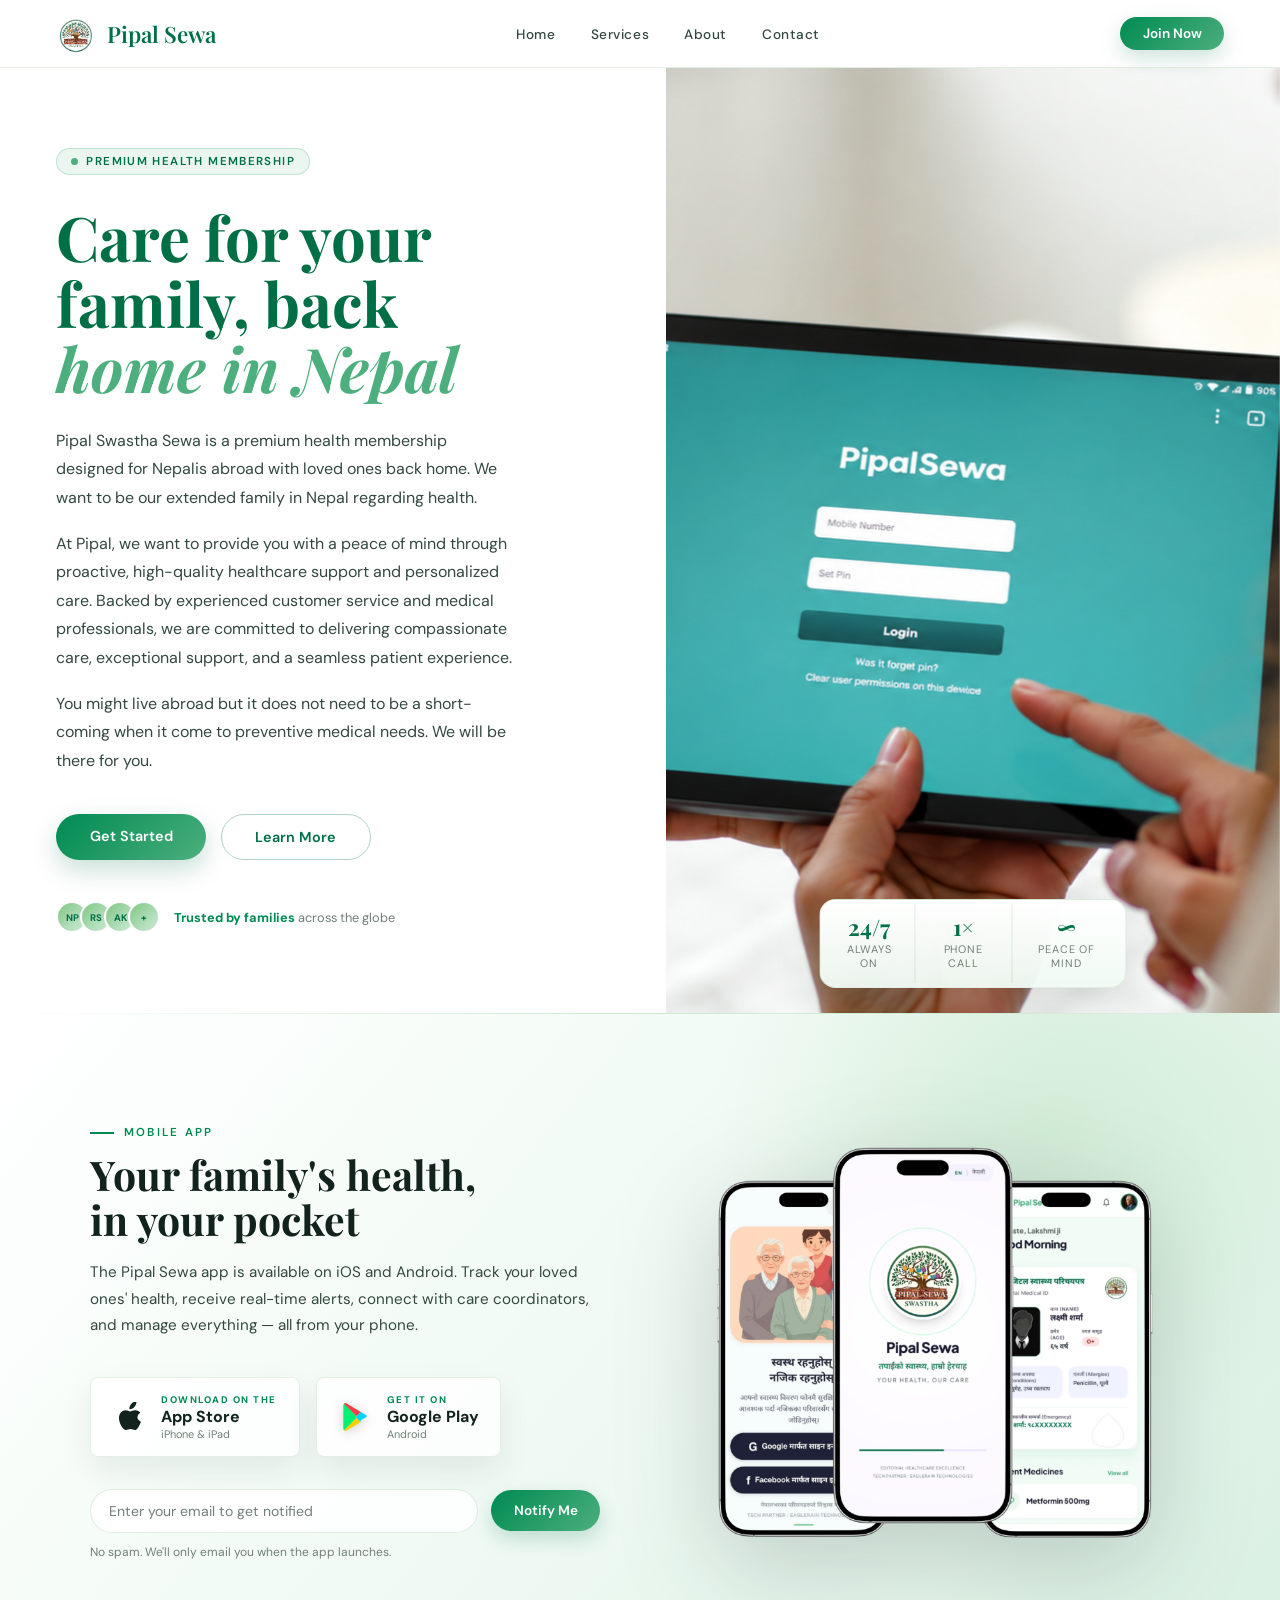
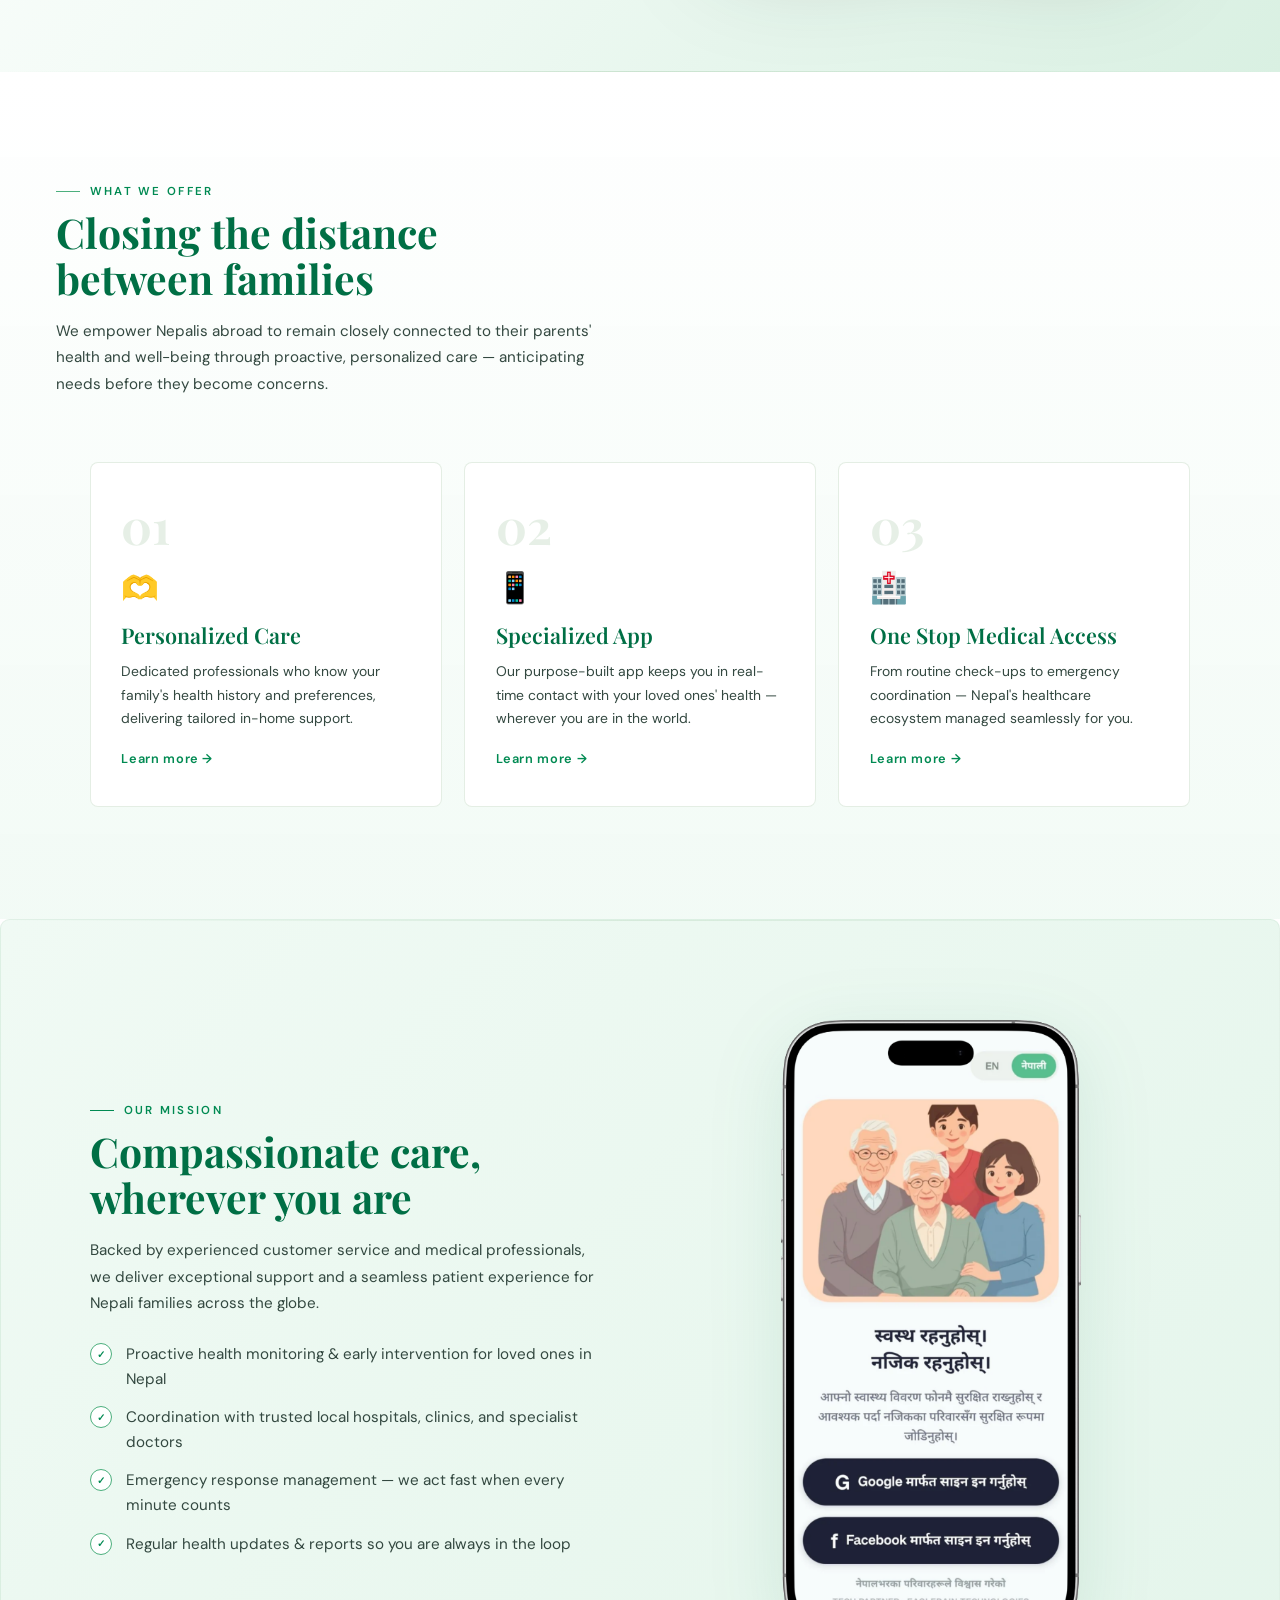
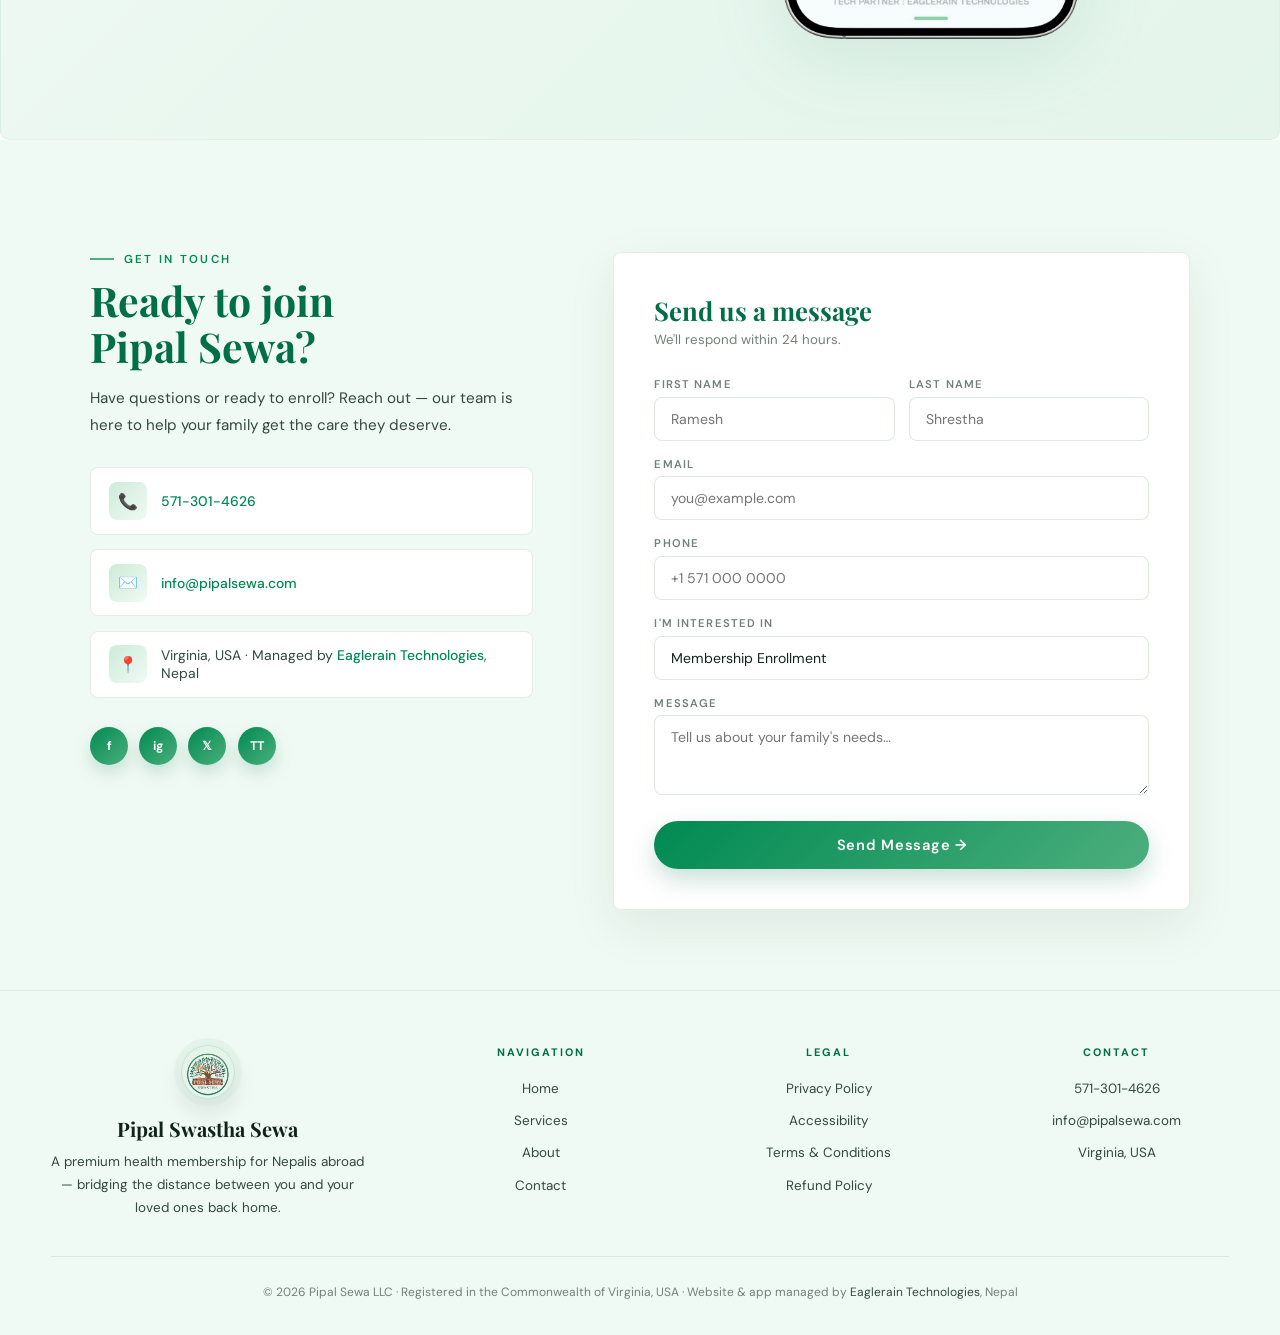
==== commit c581b67a: "Updated mobile app section" ====
--- a/index.html
+++ b/index.html
@@ -87,21 +87,21 @@
     <div class="reveal">
       <p class="sec-label">Mobile App</p>
       <h2 class="sec-title">Your family's health,<br/>in your pocket</h2>
-      <p class="sec-body">The Pipal Sewa app is coming soon to iOS and Android. Track your loved ones' health, receive real-time alerts, connect with care coordinators, and manage everything — all from your phone.</p>
+      <p class="sec-body">The Pipal Sewa app is available on iOS and Android. Track your loved ones' health, receive real-time alerts, connect with care coordinators, and manage everything — all from your phone.</p>
       <div class="store-btns">
-        <a href="#" class="store-btn app-badge app-badge--apple" aria-label="Pipal Sewa coming soon on the App Store" onclick="return false;">
+        <a href="https://apps.apple.com/us/app/pipal-sewa/id6776566804" class="store-btn app-badge app-badge--apple" aria-label="Download Pipal Sewa on the App Store" target="_blank" rel="noopener noreferrer">
           <div class="store-btn-icon" aria-hidden="true">
             <svg viewBox="0 0 384 512" role="img">
               <path fill="currentColor" d="M318.7 268.7c-.2-36.7 16.4-64.4 50-84.8-18.8-26.9-47.2-41.7-84.7-44.6-35.5-2.8-74.3 20.7-88.5 20.7-15 0-49.4-19.7-76.4-19.7C63.3 141.2 4 184.8 4 273.5q0 39.3 14.4 81.2c12.8 36.7 59 126.7 107.2 125.2 25.2-.6 43-17.9 75.8-17.9 31.8 0 48.3 17.9 76.4 17.5 41.2-.8 80-86.8 100.8-143.6-35.8-16.7-59.6-51.1-59.9-67.2zM270.4 82.5c21.2-25.5 35.5-60.8 31.6-96.5-30.8 1.4-67.5 21.2-89.6 46.8-18.5 21-34.5 56.6-30 91.5 34.6 2.6 66.8-16.3 88-41.8z"/>
             </svg>
           </div>
           <div class="store-btn-text">
-            <span class="store-btn-soon">Coming Soon</span>
+            <span class="store-btn-soon">Download on the</span>
             <span class="store-btn-name">App Store</span>
             <span class="store-btn-sub">iPhone &amp; iPad</span>
           </div>
         </a>
-        <a href="#" class="store-btn app-badge app-badge--google" aria-label="Pipal Sewa coming soon on Google Play" onclick="return false;">
+        <a href="https://play.google.com/store/apps/details?id=com.pipalsewa2.app" class="store-btn app-badge app-badge--google" aria-label="Download Pipal Sewa on Google Play" target="_blank" rel="noopener noreferrer">
           <div class="store-btn-icon" aria-hidden="true">
             <svg viewBox="0 0 512 512" role="img">
               <path fill="#00F076" d="M68.1 29.6c-7.7 8.4-12.1 21.2-12.1 38.1v376.6c0 16.9 4.4 29.7 12.1 38.1l2.6 2.5L282.1 273.5v-35L70.7 27.1z"/>
@@ -111,7 +111,7 @@
             </svg>
           </div>
           <div class="store-btn-text">
-            <span class="store-btn-soon">Coming Soon</span>
+            <span class="store-btn-soon">GET IT ON</span>
             <span class="store-btn-name">Google Play</span>
             <span class="store-btn-sub">Android</span>
           </div>
